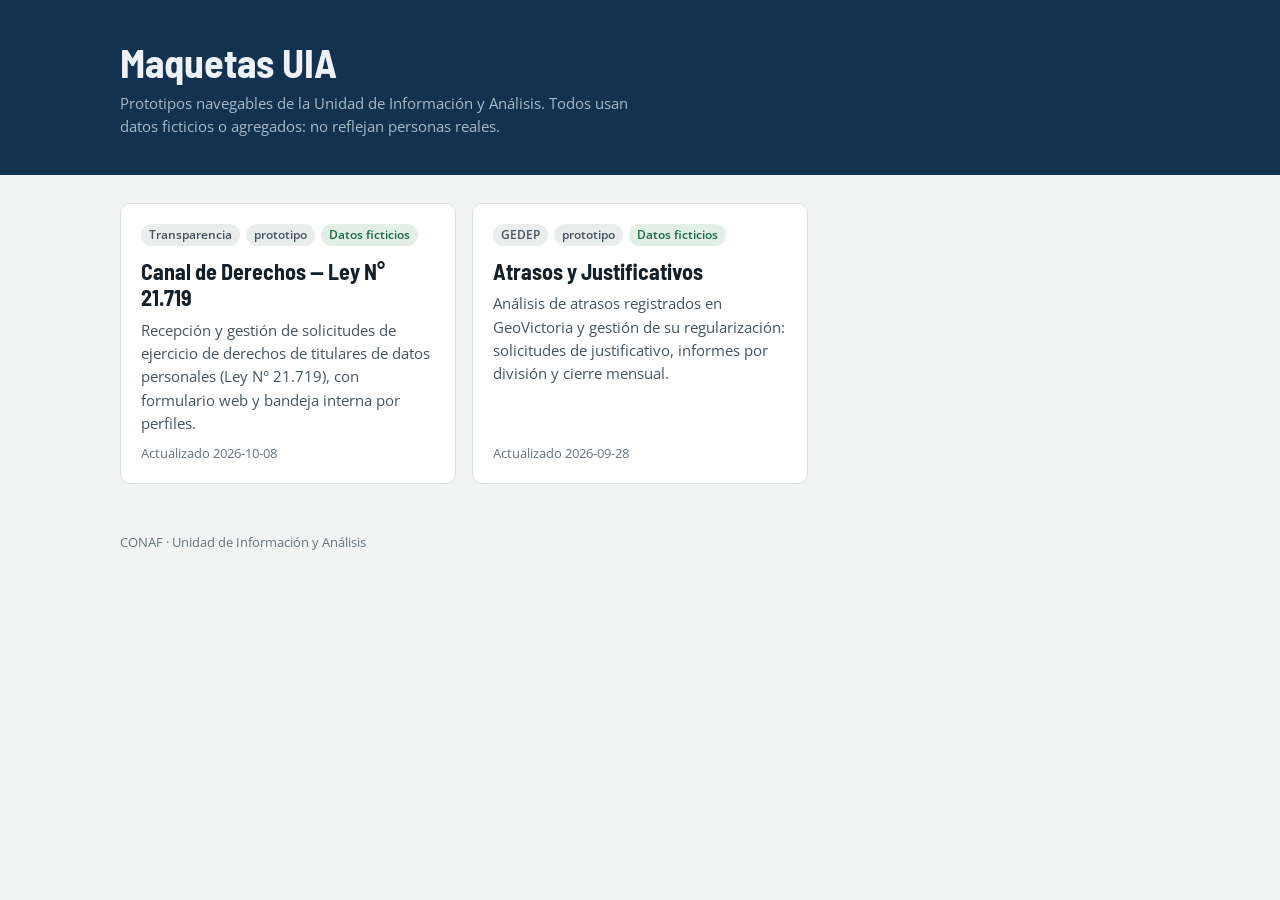
==== sitio/index.html @ 607543be "nueva web" ====
<!doctype html>
<html lang="es">
<head>
<meta charset="utf-8">
<meta name="viewport" content="width=device-width, initial-scale=1">
<meta name="robots" content="noindex, nofollow">
<title>Maquetas UIA</title>
<link rel="preconnect" href="https://fonts.googleapis.com">
<link rel="preconnect" href="https://fonts.gstatic.com" crossorigin>
<link rel="stylesheet" href="https://fonts.googleapis.com/css2?family=Barlow+Semi+Condensed:wght@600;700&family=Open+Sans:wght@400;600&display=swap">
<style>
:root {
  color-scheme: light;
  --page: #f2f4f3; --surface: #ffffff; --line: #dde3e0; --ink: #13202a; --ink-2: #44545e; --ink-3: #66747d;
  --brand: #13324f; --brand-ink: #ecf2f7; --brand-ink-2: #a7bacb; --accent: #1e6a45; --accent-soft: #e2efe7;
  --tag: #e9edeb;
}
@media (prefers-color-scheme: dark) {
  :root:not([data-theme="light"]) {
    color-scheme: dark;
    --page: #0f171d; --surface: #16222b; --line: #26363f; --ink: #e6ecef; --ink-2: #b3c0c7; --ink-3: #8b9aa3;
    --brand: #0b1f31; --accent: #5fbf8a; --accent-soft: #1a3527; --tag: #22313a;
  }
}
* { box-sizing: border-box; }
body { margin: 0; background: var(--page); color: var(--ink); font: 400 15px/1.55 "Open Sans", system-ui, sans-serif; }
header { background: var(--brand); color: var(--brand-ink); padding: 40px 16px 36px; }
.wrap { max-width: 1040px; margin: 0 auto; }
h1 { font: 700 clamp(28px, 5vw, 40px)/1.1 "Barlow Semi Condensed", system-ui, sans-serif; margin: 0 0 8px; }
header p { margin: 0; color: var(--brand-ink-2); max-width: 60ch; }
main { padding: 28px 16px 48px; }
.grid { display: grid; gap: 16px; grid-template-columns: repeat(auto-fill, minmax(min(100%, 300px), 1fr)); }
.card { display: flex; flex-direction: column; gap: 8px; padding: 20px; background: var(--surface); border: 1px solid var(--line);
  border-radius: 10px; color: inherit; text-decoration: none; transition: border-color .15s, transform .15s; }
.card:hover, .card:focus-visible { border-color: var(--accent); transform: translateY(-2px); outline: none; }
.card h2 { font: 700 22px/1.2 "Barlow Semi Condensed", system-ui, sans-serif; margin: 4px 0 0; }
.card p { margin: 0; color: var(--ink-2); flex: 1; }
.meta { display: flex; flex-wrap: wrap; gap: 6px; }
.tag { font-size: 12px; font-weight: 600; padding: 2px 8px; border-radius: 99px; background: var(--tag); color: var(--ink-2); }
.tag.datos { background: var(--accent-soft); color: var(--accent); }
.fecha { font-size: 13px; color: var(--ink-3); }
footer { padding: 0 16px 32px; color: var(--ink-3); font-size: 13px; }
</style>
</head>
<body>
<header><div class="wrap">
  <h1>Maquetas UIA</h1>
  <p>Prototipos navegables de la Unidad de Información y Análisis. Todos usan datos ficticios o agregados: no reflejan personas reales.</p>
</div></header>
<main><div class="wrap grid">
    <a class="card" href="canal-ley21719/">
      <div class="meta"><span class="tag">Transparencia</span><span class="tag">prototipo</span><span class="tag datos">Datos ficticios</span></div>
      <h2>Canal de Derechos — Ley N° 21.719</h2>
      <p>Recepción y gestión de solicitudes de ejercicio de derechos de titulares de datos personales (Ley N° 21.719), con formulario web y bandeja interna por perfiles.</p>
      <span class="fecha">Actualizado 2026-10-08</span>
    </a>
    <a class="card" href="personal/">
      <div class="meta"><span class="tag">GEDEP</span><span class="tag">prototipo</span><span class="tag datos">Datos ficticios</span></div>
      <h2>Atrasos y Justificativos</h2>
      <p>Análisis de atrasos registrados en GeoVictoria y gestión de su regularización: solicitudes de justificativo, informes por división y cierre mensual.</p>
      <span class="fecha">Actualizado 2026-09-28</span>
    </a>
</div></main>
<footer><div class="wrap">CONAF · Unidad de Información y Análisis</div></footer>
</body>
</html>
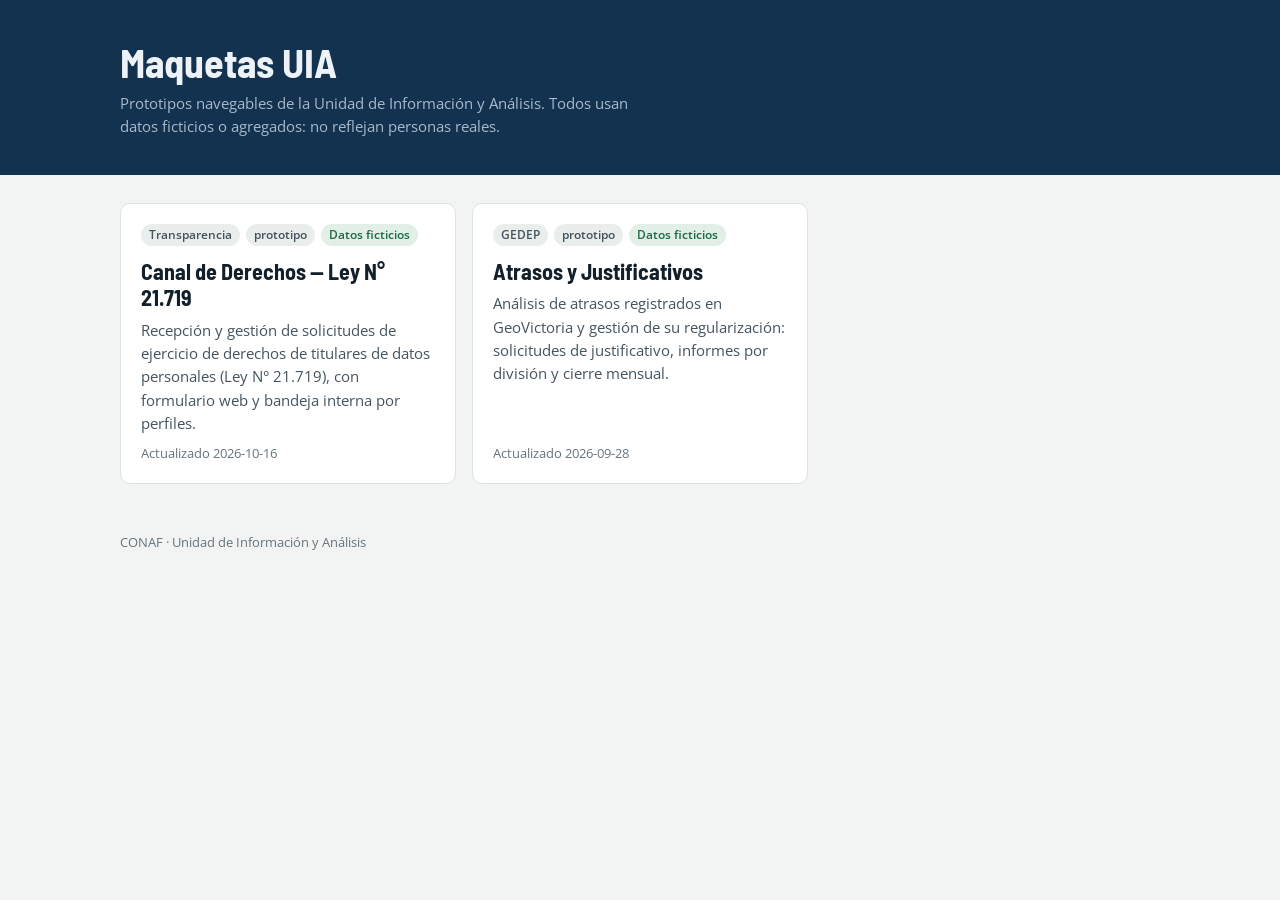
==== commit 737ef303: "Se reemplazo por la nueva version" ====
--- a/sitio/index.html
+++ b/sitio/index.html
@@ -52,7 +52,7 @@
       <div class="meta"><span class="tag">Transparencia</span><span class="tag">prototipo</span><span class="tag datos">Datos ficticios</span></div>
       <h2>Canal de Derechos — Ley N° 21.719</h2>
       <p>Recepción y gestión de solicitudes de ejercicio de derechos de titulares de datos personales (Ley N° 21.719), con formulario web y bandeja interna por perfiles.</p>
-      <span class="fecha">Actualizado 2026-10-08</span>
+      <span class="fecha">Actualizado 2026-10-16</span>
     </a>
     <a class="card" href="personal/">
       <div class="meta"><span class="tag">GEDEP</span><span class="tag">prototipo</span><span class="tag datos">Datos ficticios</span></div>
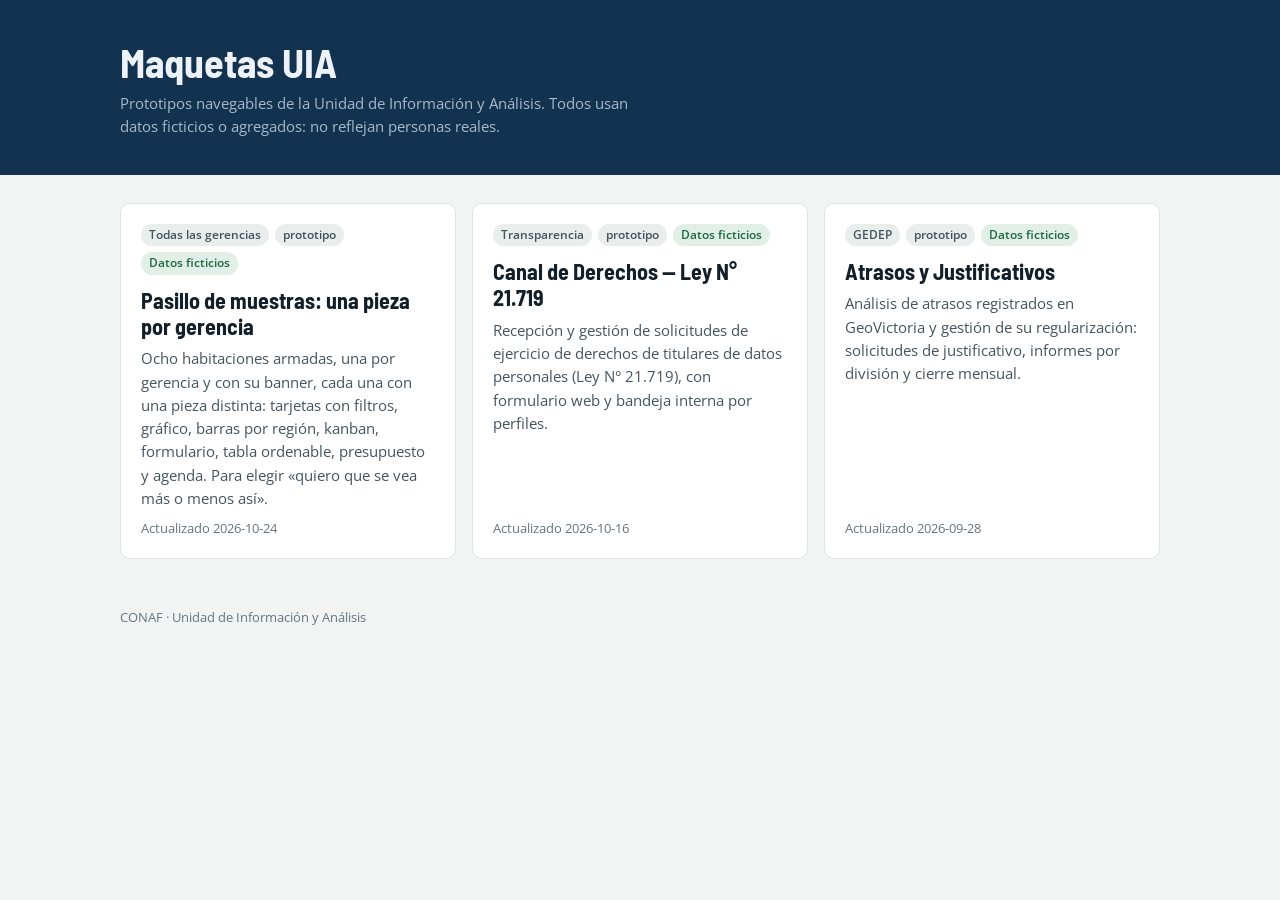
==== commit ca746b44: "Maqueta «Pasillo de muestras»: una pieza por gerencia Ocho habitaciones armadas, una por gerencia, c" ====
--- a/sitio/index.html
+++ b/sitio/index.html
@@ -48,6 +48,12 @@
   <p>Prototipos navegables de la Unidad de Información y Análisis. Todos usan datos ficticios o agregados: no reflejan personas reales.</p>
 </div></header>
 <main><div class="wrap grid">
+    <a class="card" href="pasillo/">
+      <div class="meta"><span class="tag">Todas las gerencias</span><span class="tag">prototipo</span><span class="tag datos">Datos ficticios</span></div>
+      <h2>Pasillo de muestras: una pieza por gerencia</h2>
+      <p>Ocho habitaciones armadas, una por gerencia y con su banner, cada una con una pieza distinta: tarjetas con filtros, gráfico, barras por región, kanban, formulario, tabla ordenable, presupuesto y agenda. Para elegir «quiero que se vea más o menos así».</p>
+      <span class="fecha">Actualizado 2026-10-24</span>
+    </a>
     <a class="card" href="canal-ley21719/">
       <div class="meta"><span class="tag">Transparencia</span><span class="tag">prototipo</span><span class="tag datos">Datos ficticios</span></div>
       <h2>Canal de Derechos — Ley N° 21.719</h2>
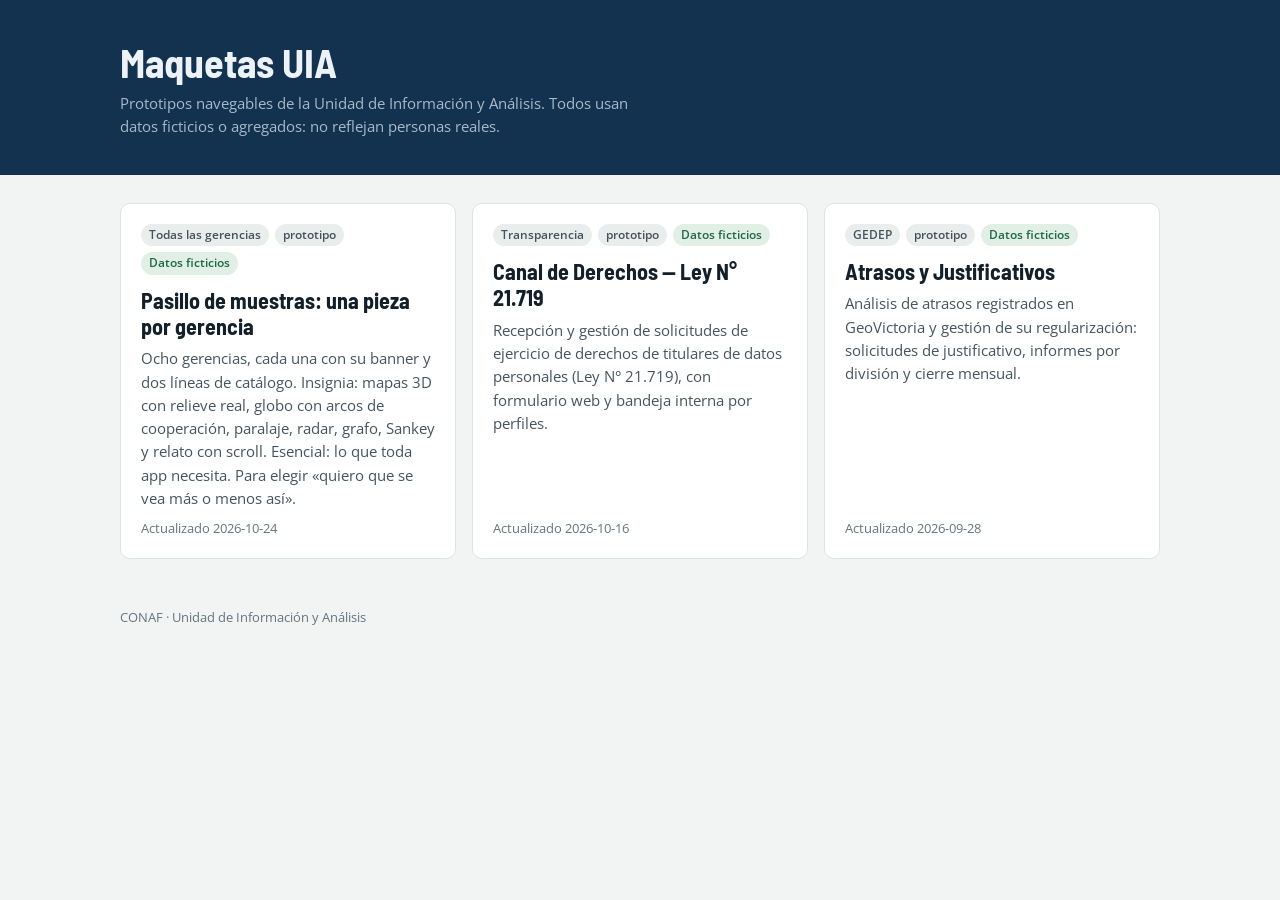
==== commit d90162a5: "Pasillo: la linea Insignia, y la guarda de RUT valida el digito verificador Cada gerencia tiene ahor" ====
--- a/sitio/index.html
+++ b/sitio/index.html
@@ -51,7 +51,7 @@
     <a class="card" href="pasillo/">
       <div class="meta"><span class="tag">Todas las gerencias</span><span class="tag">prototipo</span><span class="tag datos">Datos ficticios</span></div>
       <h2>Pasillo de muestras: una pieza por gerencia</h2>
-      <p>Ocho habitaciones armadas, una por gerencia y con su banner, cada una con una pieza distinta: tarjetas con filtros, gráfico, barras por región, kanban, formulario, tabla ordenable, presupuesto y agenda. Para elegir «quiero que se vea más o menos así».</p>
+      <p>Ocho gerencias, cada una con su banner y dos líneas de catálogo. Insignia: mapas 3D con relieve real, globo con arcos de cooperación, paralaje, radar, grafo, Sankey y relato con scroll. Esencial: lo que toda app necesita. Para elegir «quiero que se vea más o menos así».</p>
       <span class="fecha">Actualizado 2026-10-24</span>
     </a>
     <a class="card" href="canal-ley21719/">
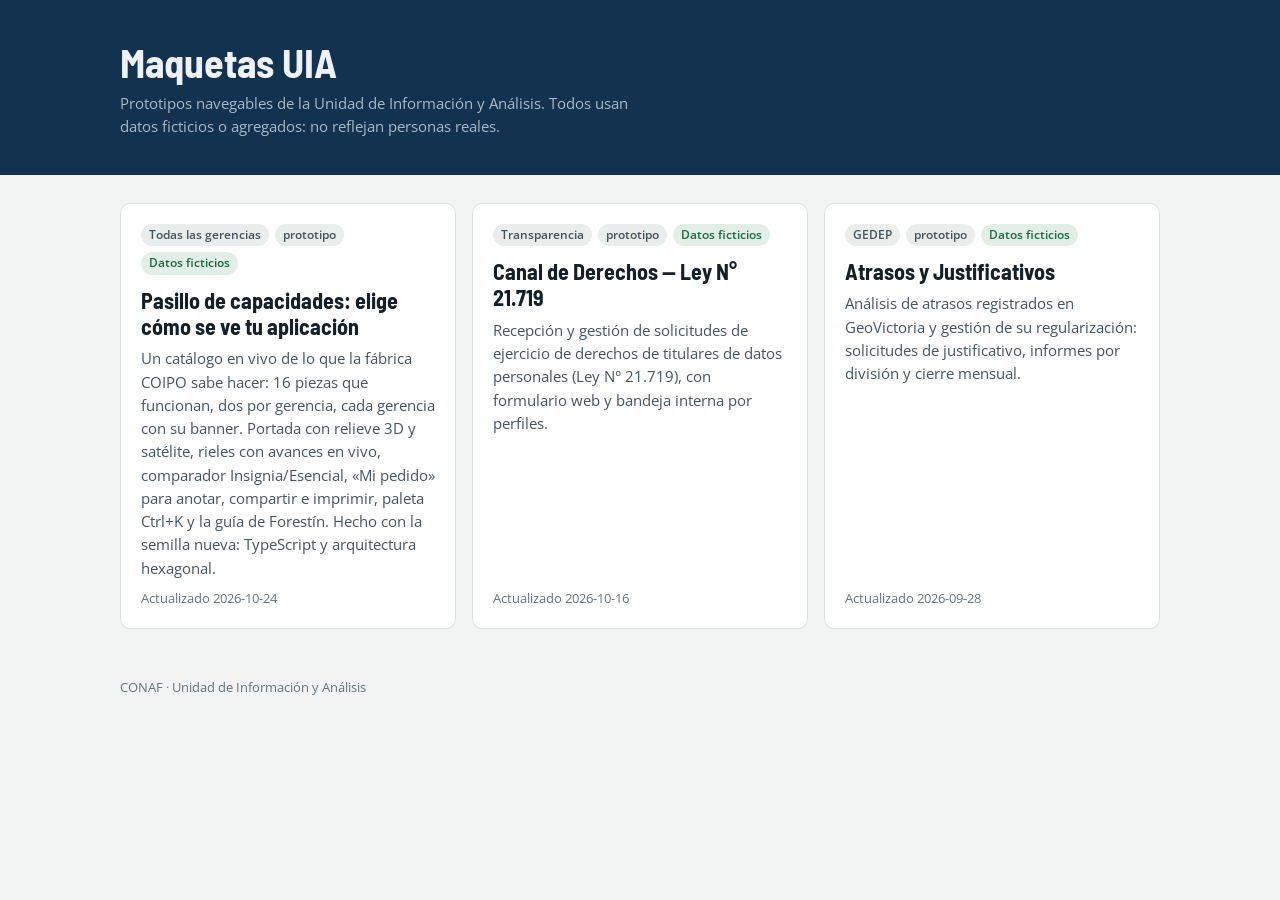
==== commit 99ef0da2: "Pasillo de capacidades: la maqueta rehecha con la semilla nueva (TypeScript, hexagonal) Intro, porta" ====
--- a/sitio/index.html
+++ b/sitio/index.html
@@ -50,8 +50,8 @@
 <main><div class="wrap grid">
     <a class="card" href="pasillo/">
       <div class="meta"><span class="tag">Todas las gerencias</span><span class="tag">prototipo</span><span class="tag datos">Datos ficticios</span></div>
-      <h2>Pasillo de muestras: una pieza por gerencia</h2>
-      <p>Ocho gerencias, cada una con su banner y dos líneas de catálogo. Insignia: mapas 3D con relieve real, globo con arcos de cooperación, paralaje, radar, grafo, Sankey y relato con scroll. Esencial: lo que toda app necesita. Para elegir «quiero que se vea más o menos así».</p>
+      <h2>Pasillo de capacidades: elige cómo se ve tu aplicación</h2>
+      <p>Un catálogo en vivo de lo que la fábrica COIPO sabe hacer: 16 piezas que funcionan, dos por gerencia, cada gerencia con su banner. Portada con relieve 3D y satélite, rieles con avances en vivo, comparador Insignia/Esencial, «Mi pedido» para anotar, compartir e imprimir, paleta Ctrl+K y la guía de Forestín. Hecho con la semilla nueva: TypeScript y arquitectura hexagonal.</p>
       <span class="fecha">Actualizado 2026-10-24</span>
     </a>
     <a class="card" href="canal-ley21719/">
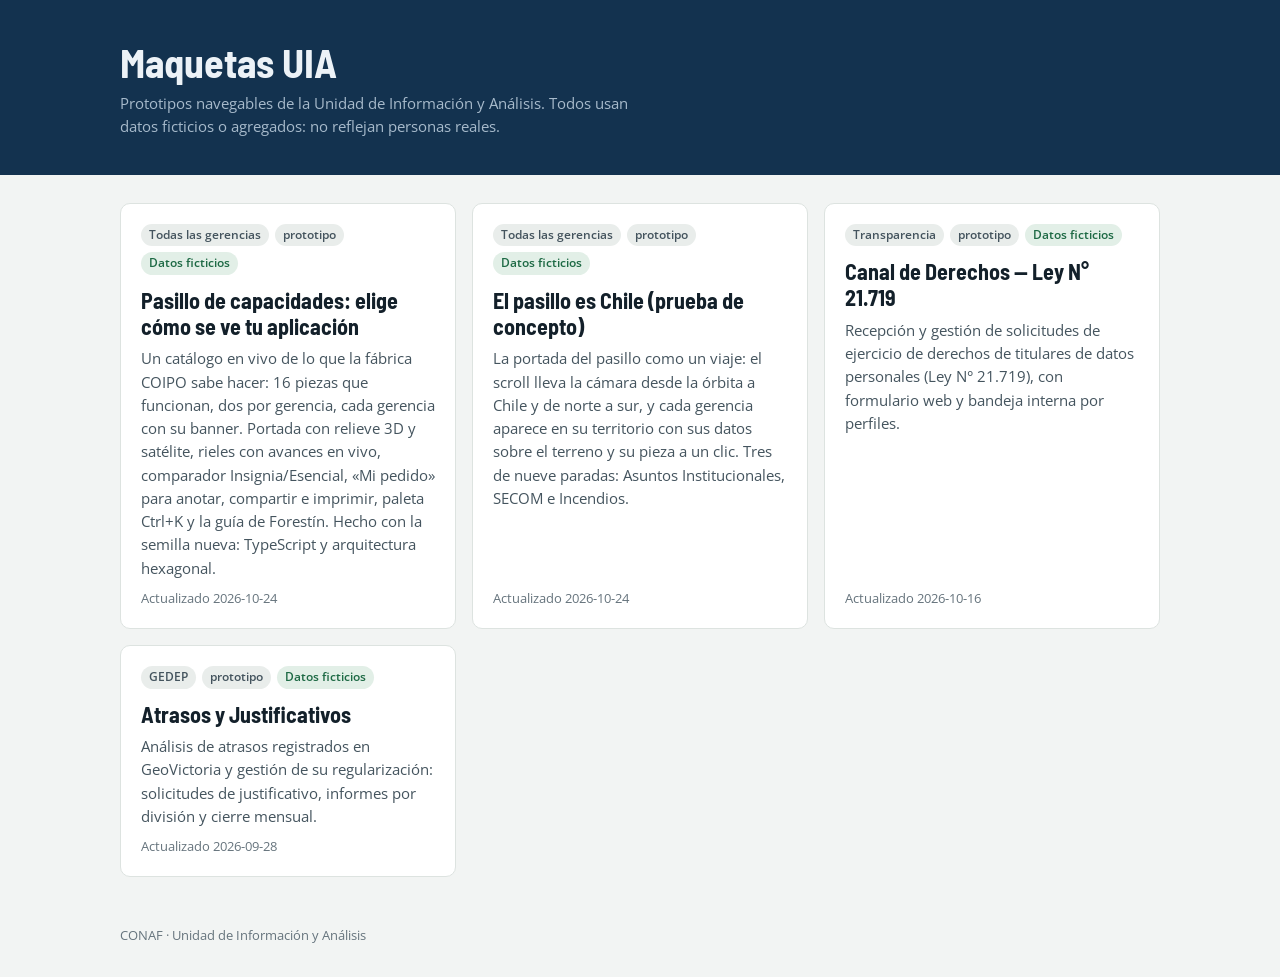
==== commit 8d9fe9ca: "El pasillo es Chile: la prueba de concepto, publicada aparte para revisarla Co-Authored-By: Claude O" ====
--- a/sitio/index.html
+++ b/sitio/index.html
@@ -54,6 +54,12 @@
       <p>Un catálogo en vivo de lo que la fábrica COIPO sabe hacer: 16 piezas que funcionan, dos por gerencia, cada gerencia con su banner. Portada con relieve 3D y satélite, rieles con avances en vivo, comparador Insignia/Esencial, «Mi pedido» para anotar, compartir e imprimir, paleta Ctrl+K y la guía de Forestín. Hecho con la semilla nueva: TypeScript y arquitectura hexagonal.</p>
       <span class="fecha">Actualizado 2026-10-24</span>
     </a>
+    <a class="card" href="pasillo-chile/">
+      <div class="meta"><span class="tag">Todas las gerencias</span><span class="tag">prototipo</span><span class="tag datos">Datos ficticios</span></div>
+      <h2>El pasillo es Chile (prueba de concepto)</h2>
+      <p>La portada del pasillo como un viaje: el scroll lleva la cámara desde la órbita a Chile y de norte a sur, y cada gerencia aparece en su territorio con sus datos sobre el terreno y su pieza a un clic. Tres de nueve paradas: Asuntos Institucionales, SECOM e Incendios.</p>
+      <span class="fecha">Actualizado 2026-10-24</span>
+    </a>
     <a class="card" href="canal-ley21719/">
       <div class="meta"><span class="tag">Transparencia</span><span class="tag">prototipo</span><span class="tag datos">Datos ficticios</span></div>
       <h2>Canal de Derechos — Ley N° 21.719</h2>
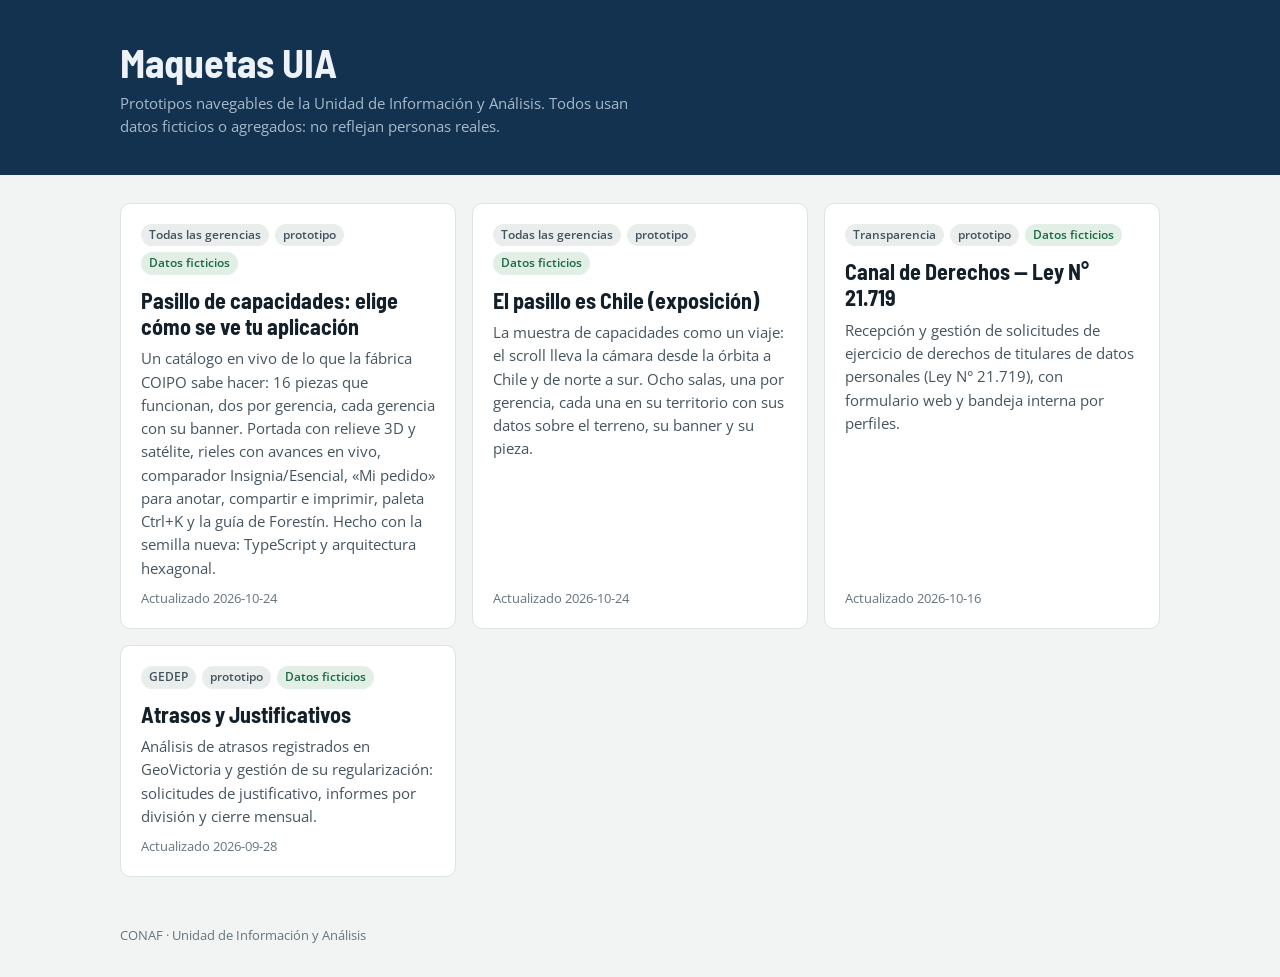
==== commit 5f726750: "pasillo-chile: las ocho salas como exposicion, sin pedido, y mas liviano en el telefono Co-Authored-" ====
--- a/sitio/index.html
+++ b/sitio/index.html
@@ -56,8 +56,8 @@
     </a>
     <a class="card" href="pasillo-chile/">
       <div class="meta"><span class="tag">Todas las gerencias</span><span class="tag">prototipo</span><span class="tag datos">Datos ficticios</span></div>
-      <h2>El pasillo es Chile (prueba de concepto)</h2>
-      <p>La portada del pasillo como un viaje: el scroll lleva la cámara desde la órbita a Chile y de norte a sur, y cada gerencia aparece en su territorio con sus datos sobre el terreno y su pieza a un clic. Tres de nueve paradas: Asuntos Institucionales, SECOM e Incendios.</p>
+      <h2>El pasillo es Chile (exposición)</h2>
+      <p>La muestra de capacidades como un viaje: el scroll lleva la cámara desde la órbita a Chile y de norte a sur. Ocho salas, una por gerencia, cada una en su territorio con sus datos sobre el terreno, su banner y su pieza.</p>
       <span class="fecha">Actualizado 2026-10-24</span>
     </a>
     <a class="card" href="canal-ley21719/">
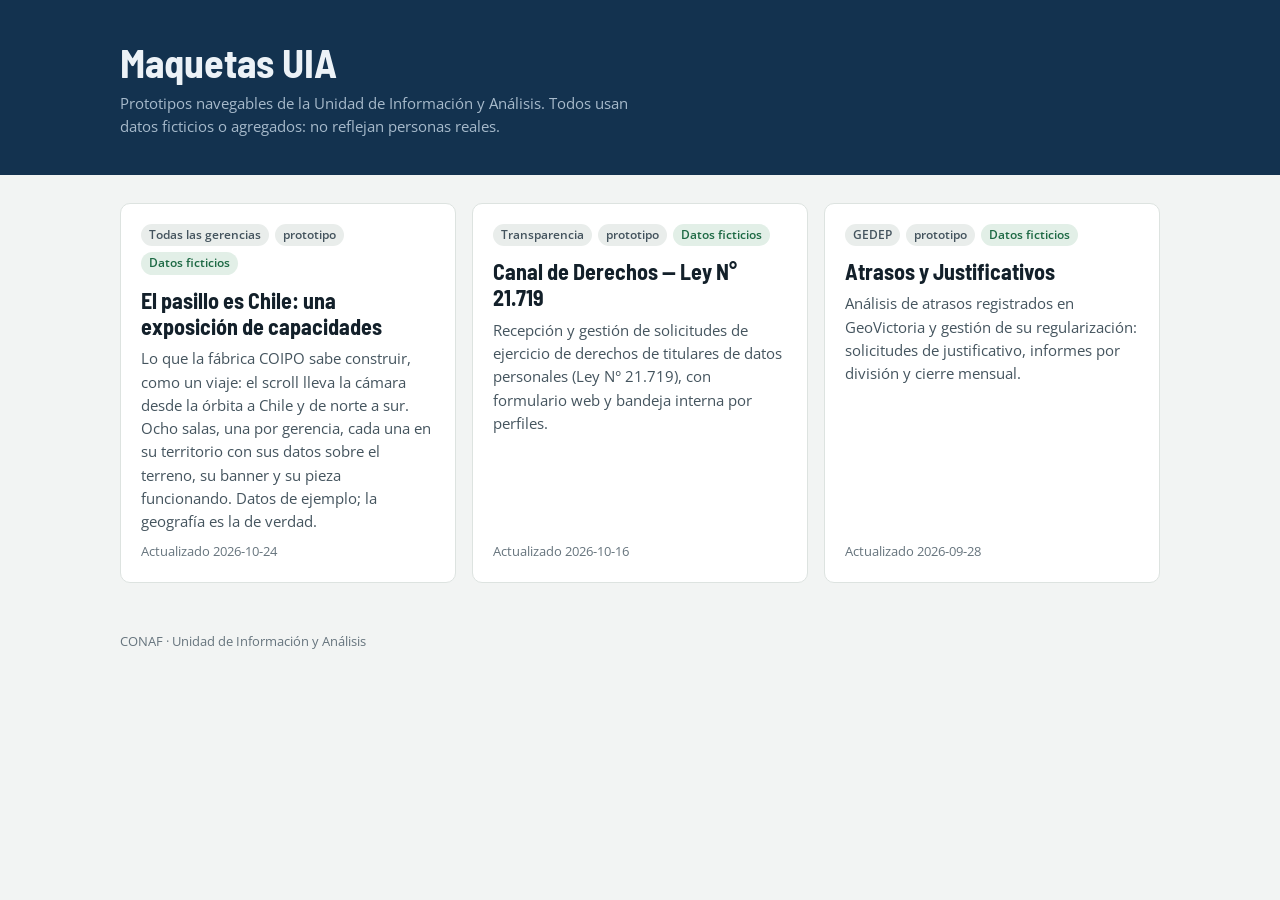
==== commit 3ecb8b0e: "El pasillo es Chile reemplaza al pasillo de rieles: la exposicion de capacidades en /pasillo/ Co-Aut" ====
--- a/sitio/index.html
+++ b/sitio/index.html
@@ -50,14 +50,8 @@
 <main><div class="wrap grid">
     <a class="card" href="pasillo/">
       <div class="meta"><span class="tag">Todas las gerencias</span><span class="tag">prototipo</span><span class="tag datos">Datos ficticios</span></div>
-      <h2>Pasillo de capacidades: elige cómo se ve tu aplicación</h2>
-      <p>Un catálogo en vivo de lo que la fábrica COIPO sabe hacer: 16 piezas que funcionan, dos por gerencia, cada gerencia con su banner. Portada con relieve 3D y satélite, rieles con avances en vivo, comparador Insignia/Esencial, «Mi pedido» para anotar, compartir e imprimir, paleta Ctrl+K y la guía de Forestín. Hecho con la semilla nueva: TypeScript y arquitectura hexagonal.</p>
-      <span class="fecha">Actualizado 2026-10-24</span>
-    </a>
-    <a class="card" href="pasillo-chile/">
-      <div class="meta"><span class="tag">Todas las gerencias</span><span class="tag">prototipo</span><span class="tag datos">Datos ficticios</span></div>
-      <h2>El pasillo es Chile (exposición)</h2>
-      <p>La muestra de capacidades como un viaje: el scroll lleva la cámara desde la órbita a Chile y de norte a sur. Ocho salas, una por gerencia, cada una en su territorio con sus datos sobre el terreno, su banner y su pieza.</p>
+      <h2>El pasillo es Chile: una exposición de capacidades</h2>
+      <p>Lo que la fábrica COIPO sabe construir, como un viaje: el scroll lleva la cámara desde la órbita a Chile y de norte a sur. Ocho salas, una por gerencia, cada una en su territorio con sus datos sobre el terreno, su banner y su pieza funcionando. Datos de ejemplo; la geografía es la de verdad.</p>
       <span class="fecha">Actualizado 2026-10-24</span>
     </a>
     <a class="card" href="canal-ley21719/">
